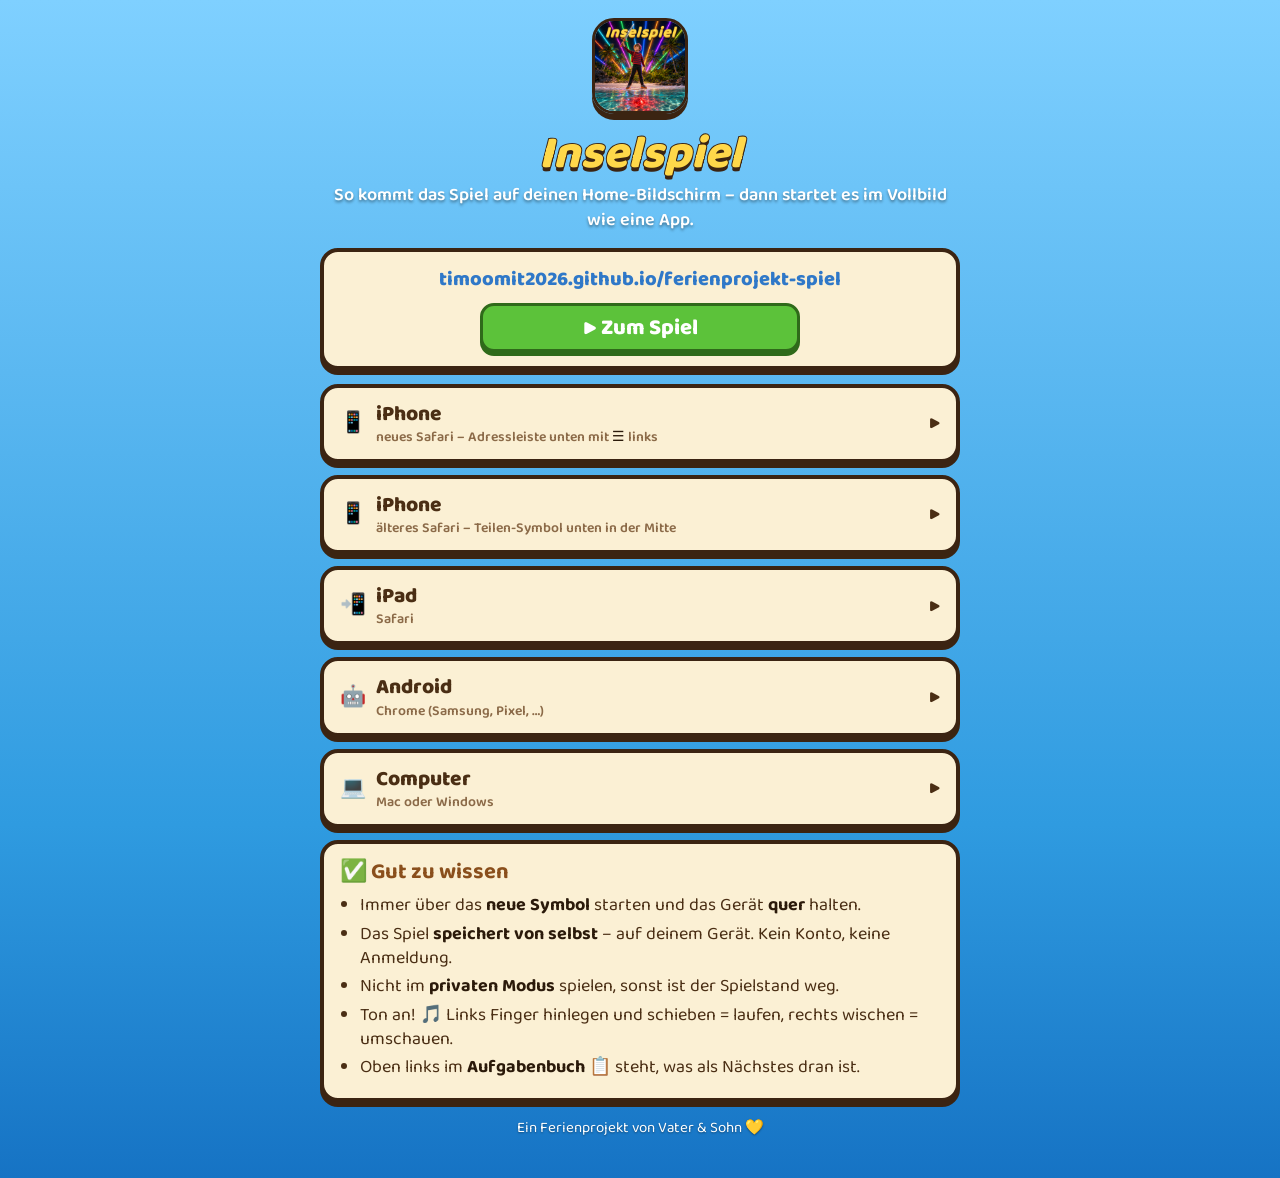
==== anleitung.html @ 172b2a15 "Bebilderte Anleitung: Spiel auf den Home-Bildschirm (iPhone neu/alt, iPad, Android, Computer) Co-Aut" ====
<!doctype html>
<html lang="de">
<head>
<meta charset="utf-8">
<meta name="viewport" content="width=device-width, initial-scale=1, viewport-fit=cover">
<title>Inselspiel – so startest du es</title>
<link rel="icon" href="icon.png?v=4">
<link rel="apple-touch-icon" href="icon.png?v=4">
<link rel="preconnect" href="https://fonts.googleapis.com">
<link href="https://fonts.googleapis.com/css2?family=Baloo+2:wght@500;600;700;800&display=swap" rel="stylesheet">
<style>
  /* Anleitung: So kommt das Inselspiel auf den Home-Bildschirm */
  :root { --holz: #a2622f; --holz-rand: #3b2412; --papier: #fbf0d4; --tinte: #4a2e14; --gelb: #ffd84a; --blau: #2f78c8; }
  * { box-sizing: border-box; }
  body {
    margin: 0; padding: 18px 16px 40px; min-height: 100vh;
    font-family: "Baloo 2", "Arial Rounded MT Bold", system-ui, sans-serif; color: var(--tinte); font-size: 18px; line-height: 1.35;
    background: linear-gradient(#7fd0ff, #2f9be0 70%, #1673c4);
  }
  .seite { max-width: 640px; margin: 0 auto; }
  header { text-align: center; color: #fff; }
  header img { width: 96px; height: 96px; border-radius: 22px; border: 3px solid var(--holz-rand); box-shadow: 0 6px 0 var(--holz-rand); }
  h1 {
    margin: 10px 0 0; font-size: 46px; font-weight: 800; line-height: 1; font-style: italic; color: var(--gelb);
    -webkit-text-stroke: 2px var(--holz-rand); paint-order: stroke fill; text-shadow: 0 4px 0 var(--holz-rand);
  }
  header p { margin: 6px 0 16px; font-weight: 600; text-shadow: 0 2px 3px rgba(0,0,0,.4); }
  .karte { background: var(--papier); border: 4px solid var(--holz-rand); border-radius: 18px; padding: 14px 16px; margin: 0 0 14px; box-shadow: 0 5px 0 var(--holz-rand); }
  .link { display: block; text-align: center; font-weight: 800; font-size: 20px; color: var(--blau); word-break: break-all; text-decoration: none; }
  .knopf { display: block; margin: 10px auto 0; max-width: 320px; text-align: center; background: #5cc23a; color: #fff; font-weight: 800; font-size: 22px;
           padding: 8px 18px 5px; border-radius: 14px; border: 3px solid #2f6a1a; box-shadow: 0 4px 0 #2f6a1a; text-decoration: none; }
  h2 { margin: 0 0 6px; font-size: 22px; color: #8a4f1c; }

  /* Geräte-Auswahl */
  details { background: var(--papier); border: 4px solid var(--holz-rand); border-radius: 18px; margin: 0 0 12px; box-shadow: 0 5px 0 var(--holz-rand); overflow: hidden; }
  summary { list-style: none; cursor: pointer; padding: 12px 16px; font-weight: 800; font-size: 21px; display: flex; align-items: center; gap: 10px; }
  summary::-webkit-details-marker { display: none; }
  summary .pfeil { margin-left: auto; transition: transform .2s; font-size: 18px; }
  details[open] summary .pfeil { transform: rotate(90deg); }
  summary small { display: block; font-size: 14px; font-weight: 600; color: #8b6a48; }
  .inhalt { padding: 0 16px 14px; }
  ol { margin: 0; padding-left: 0; list-style: none; counter-reset: s; }
  ol li { counter-increment: s; position: relative; padding: 6px 0 6px 42px; border-top: 2px dashed #e2c99b; }
  ol li:first-child { border-top: none; }
  ol li::before { content: counter(s); position: absolute; left: 0; top: 6px; width: 30px; height: 30px; border-radius: 50%;
                  background: var(--holz); color: #fff; font-weight: 800; display: grid; place-items: center; border: 2px solid var(--holz-rand); }
  .symbol { display: inline-grid; place-items: center; vertical-align: middle; width: 30px; height: 30px; border-radius: 8px;
            background: #fff; border: 2px solid #c9a57a; margin: 0 2px; }
  .symbol svg { width: 20px; height: 20px; }
  b { color: #2b1a0a; }
  .tipp { font-size: 16px; background: #fff7d6; border-radius: 10px; padding: 6px 10px; margin-top: 8px; }
  ul.gut { margin: 0; padding-left: 20px; }
  ul.gut li { margin: 4px 0; }
  footer { text-align: center; color: #fff; font-size: 15px; margin-top: 16px; text-shadow: 0 1px 2px rgba(0,0,0,.4); }
</style>
</head>
<body>
<div class="seite">

  <header>
    <img src="icon.png?v=4" alt="">
    <h1>Inselspiel</h1>
    <p>So kommt das Spiel auf deinen Home-Bildschirm – dann startet es im Vollbild wie eine App.</p>
  </header>

  <div class="karte">
    <a class="link" href="./">timoomit2026.github.io/ferienprojekt-spiel</a>
    <a class="knopf" href="./">▶ Zum Spiel</a>
  </div>

  <!-- iPhone, neues Safari -->
  <details>
    <summary>📱 <span>iPhone<small>neues Safari – Adressleiste unten mit <b>☰</b> links</small></span><span class="pfeil">▶</span></summary>
    <div class="inhalt">
      <ol>
        <li>Den Link in <b>Safari</b> öffnen.</li>
        <li>Unten in der Adressleiste <b>links</b> auf das Symbol mit den Strichen tippen
          <span class="symbol"><svg viewBox="0 0 20 20"><path d="M3 6h14M3 10h10M3 14h12" stroke="#333" stroke-width="2" stroke-linecap="round"/></svg></span>
          (manchmal sind es drei Punkte <b>•••</b> rechts).</li>
        <li>Auf <b>„Teilen“</b> tippen
          <span class="symbol"><svg viewBox="0 0 20 20"><path d="M10 2v11M6 6l4-4 4 4M5 9H4v9h12V9h-1" fill="none" stroke="#1a73e8" stroke-width="2" stroke-linecap="round" stroke-linejoin="round"/></svg></span>.
          Steht es nicht da: erst auf <b>„Mehr“</b>.</li>
        <li>Nach unten wischen → <b>„Zum Home-Bildschirm“</b>.</li>
        <li><b>„Als Web-App öffnen“</b> eingeschaltet lassen → <b>„Hinzufügen“</b>.</li>
      </ol>
    </div>
  </details>

  <!-- iPhone, älteres Safari -->
  <details>
    <summary>📱 <span>iPhone<small>älteres Safari – Teilen-Symbol unten in der Mitte</small></span><span class="pfeil">▶</span></summary>
    <div class="inhalt">
      <ol>
        <li>Den Link in <b>Safari</b> öffnen.</li>
        <li>Unten in der Mitte auf das <b>Teilen-Symbol</b> tippen
          <span class="symbol"><svg viewBox="0 0 20 20"><path d="M10 2v11M6 6l4-4 4 4M5 9H4v9h12V9h-1" fill="none" stroke="#1a73e8" stroke-width="2" stroke-linecap="round" stroke-linejoin="round"/></svg></span>
          (Viereck mit Pfeil nach oben).</li>
        <li>Nach unten wischen → <b>„Zum Home-Bildschirm“</b>.</li>
        <li>Oben rechts auf <b>„Hinzufügen“</b>.</li>
      </ol>
    </div>
  </details>

  <!-- iPad -->
  <details>
    <summary>📲 <span>iPad<small>Safari</small></span><span class="pfeil">▶</span></summary>
    <div class="inhalt">
      <ol>
        <li>Den Link in <b>Safari</b> öffnen.</li>
        <li><b>Oben rechts</b> neben der Adresse auf das <b>Teilen-Symbol</b>
          <span class="symbol"><svg viewBox="0 0 20 20"><path d="M10 2v11M6 6l4-4 4 4M5 9H4v9h12V9h-1" fill="none" stroke="#1a73e8" stroke-width="2" stroke-linecap="round" stroke-linejoin="round"/></svg></span>
          tippen. Nicht da? Dann auf <b>•••</b> oder <b>☰</b> neben der Adresse und dort auf <b>„Teilen“</b>.</li>
        <li>Nach unten wischen → <b>„Zum Home-Bildschirm“</b>.</li>
        <li><b>„Hinzufügen“</b> antippen.</li>
      </ol>
    </div>
  </details>

  <!-- Android -->
  <details>
    <summary>🤖 <span>Android<small>Chrome (Samsung, Pixel, …)</small></span><span class="pfeil">▶</span></summary>
    <div class="inhalt">
      <ol>
        <li>Den Link in <b>Chrome</b> öffnen.</li>
        <li>Oben rechts auf die <b>drei Punkte ⋮</b> tippen.</li>
        <li><b>„Zum Startbildschirm hinzufügen“</b> wählen (manchmal heißt es <b>„App installieren“</b>).</li>
        <li><b>„Hinzufügen“</b> / <b>„Installieren“</b> bestätigen.</li>
      </ol>
      <div class="tipp">Samsung-Internet: unten rechts auf <b>☰</b> → <b>„Seite hinzufügen zu“</b> → <b>„Startbildschirm“</b>.</div>
    </div>
  </details>

  <!-- Computer -->
  <details>
    <summary>💻 <span>Computer<small>Mac oder Windows</small></span><span class="pfeil">▶</span></summary>
    <div class="inhalt">
      <p style="margin:0 0 6px">Einfach den Link im Browser öffnen – fertig.</p>
      <ul class="gut">
        <li>Laufen: <b>W A S D</b> oder <b>Pfeiltasten</b></li>
        <li>Umschauen: <b>Maus gedrückt ziehen</b></li>
        <li>Springen: <b>Leertaste</b> · Aktion: <b>E</b> · Rucksack: <b>R</b></li>
      </ul>
    </div>
  </details>

  <div class="karte">
    <h2>✅ Gut zu wissen</h2>
    <ul class="gut">
      <li>Immer über das <b>neue Symbol</b> starten und das Gerät <b>quer</b> halten.</li>
      <li>Das Spiel <b>speichert von selbst</b> – auf deinem Gerät. Kein Konto, keine Anmeldung.</li>
      <li>Nicht im <b>privaten Modus</b> spielen, sonst ist der Spielstand weg.</li>
      <li>Ton an! 🎵 Links Finger hinlegen und schieben = laufen, rechts wischen = umschauen.</li>
      <li>Oben links im <b>Aufgabenbuch 📋</b> steht, was als Nächstes dran ist.</li>
    </ul>
  </div>

  <footer>Ein Ferienprojekt von Vater &amp; Sohn 💛</footer>
</div>
</body>
</html>
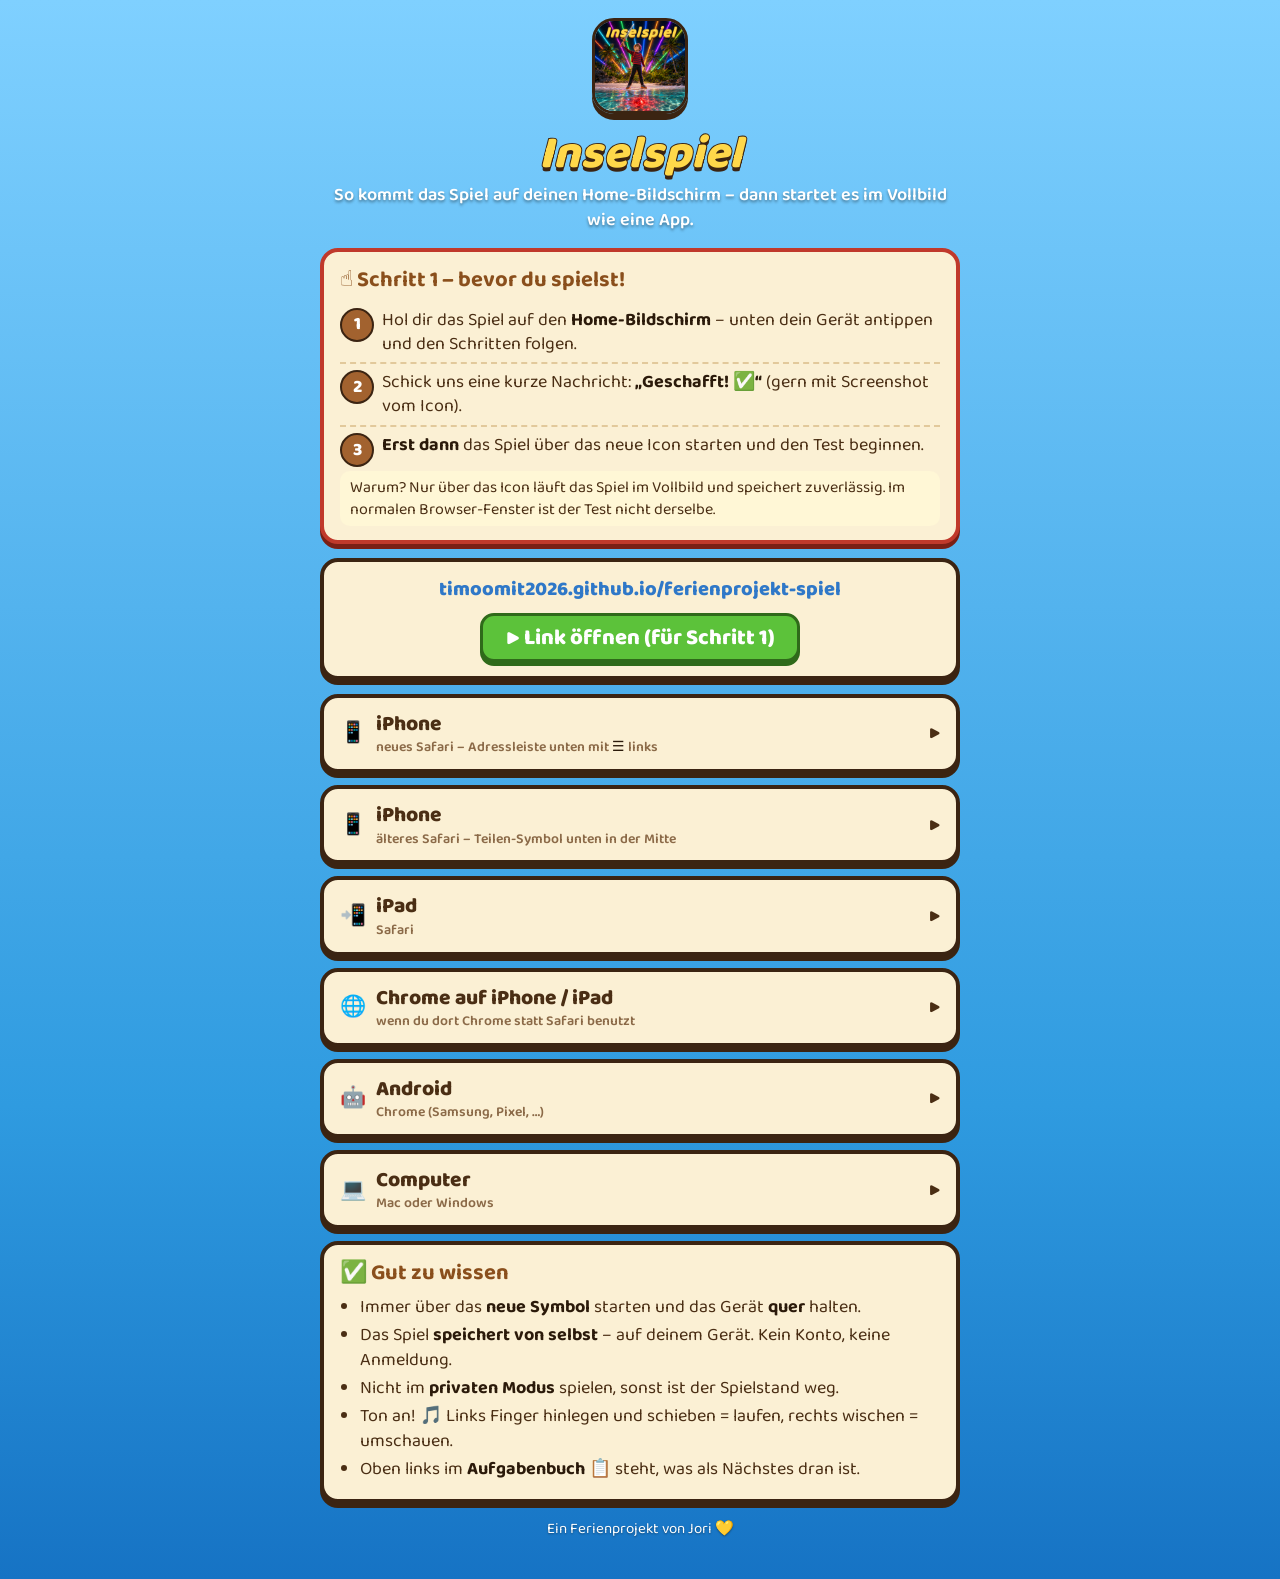
==== commit d7dc03ae: "„Ein Ferienprojekt von Jori“; Anleitung: Schritt 1 zuerst, Chrome auf iPhone/iPad; Nachricht an Test" ====
--- a/anleitung.html
+++ b/anleitung.html
@@ -26,6 +26,7 @@
   }
   header p { margin: 6px 0 16px; font-weight: 600; text-shadow: 0 2px 3px rgba(0,0,0,.4); }
   .karte { background: var(--papier); border: 4px solid var(--holz-rand); border-radius: 18px; padding: 14px 16px; margin: 0 0 14px; box-shadow: 0 5px 0 var(--holz-rand); }
+.karte.schritt1 { border-color: #c0392b; box-shadow: 0 5px 0 #7a1f15; }
   .link { display: block; text-align: center; font-weight: 800; font-size: 20px; color: var(--blau); word-break: break-all; text-decoration: none; }
   .knopf { display: block; margin: 10px auto 0; max-width: 320px; text-align: center; background: #5cc23a; color: #fff; font-weight: 800; font-size: 22px;
            padding: 8px 18px 5px; border-radius: 14px; border: 3px solid #2f6a1a; box-shadow: 0 4px 0 #2f6a1a; text-decoration: none; }
@@ -63,9 +64,19 @@
     <p>So kommt das Spiel auf deinen Home-Bildschirm – dann startet es im Vollbild wie eine App.</p>
   </header>
 
+  <div class="karte schritt1">
+    <h2>☝️ Schritt 1 – bevor du spielst!</h2>
+    <ol>
+      <li>Hol dir das Spiel auf den <b>Home-Bildschirm</b> – unten dein Gerät antippen und den Schritten folgen.</li>
+      <li>Schick uns eine kurze Nachricht: <b>„Geschafft! ✅“</b> (gern mit Screenshot vom Icon).</li>
+      <li><b>Erst dann</b> das Spiel über das neue Icon starten und den Test beginnen.</li>
+    </ol>
+    <div class="tipp">Warum? Nur über das Icon läuft das Spiel im Vollbild und speichert zuverlässig. Im normalen Browser-Fenster ist der Test nicht derselbe.</div>
+  </div>
+
   <div class="karte">
     <a class="link" href="./">timoomit2026.github.io/ferienprojekt-spiel</a>
-    <a class="knopf" href="./">▶ Zum Spiel</a>
+    <a class="knopf" href="./">▶ Link öffnen (für Schritt 1)</a>
   </div>
 
   <!-- iPhone, neues Safari -->
@@ -116,6 +127,22 @@
     </div>
   </details>
 
+  <!-- Chrome auf iPhone/iPad -->
+  <details>
+    <summary>🌐 <span>Chrome auf iPhone / iPad<small>wenn du dort Chrome statt Safari benutzt</small></span><span class="pfeil">▶</span></summary>
+    <div class="inhalt">
+      <ol>
+        <li>Den Link in <b>Chrome</b> öffnen.</li>
+        <li><b>Nicht</b> die drei Punkte <b>•••</b> – sondern das <b>Teilen-Symbol</b>
+          <span class="symbol"><svg viewBox="0 0 20 20"><path d="M10 2v11M6 6l4-4 4 4M5 9H4v9h12V9h-1" fill="none" stroke="#1a73e8" stroke-width="2" stroke-linecap="round" stroke-linejoin="round"/></svg></span>
+          <b>rechts in der Adressleiste</b> antippen (iPhone: manchmal unten).</li>
+        <li>Nach unten wischen → <b>„Zum Home-Bildschirm“</b>.</li>
+        <li><b>„Hinzufügen“</b> antippen.</li>
+      </ol>
+      <div class="tipp">Kein „Zum Home-Bildschirm“ in der Liste? Ganz unten auf <b>„Aktionen bearbeiten …“</b> und es mit dem grünen Plus dazuholen – oder den Link einfach in <b>Safari</b> öffnen.</div>
+    </div>
+  </details>
+
   <!-- Android -->
   <details>
     <summary>🤖 <span>Android<small>Chrome (Samsung, Pixel, …)</small></span><span class="pfeil">▶</span></summary>
@@ -154,7 +181,7 @@
     </ul>
   </div>
 
-  <footer>Ein Ferienprojekt von Vater &amp; Sohn 💛</footer>
+  <footer>Ein Ferienprojekt von Jori 💛</footer>
 </div>
 </body>
 </html>
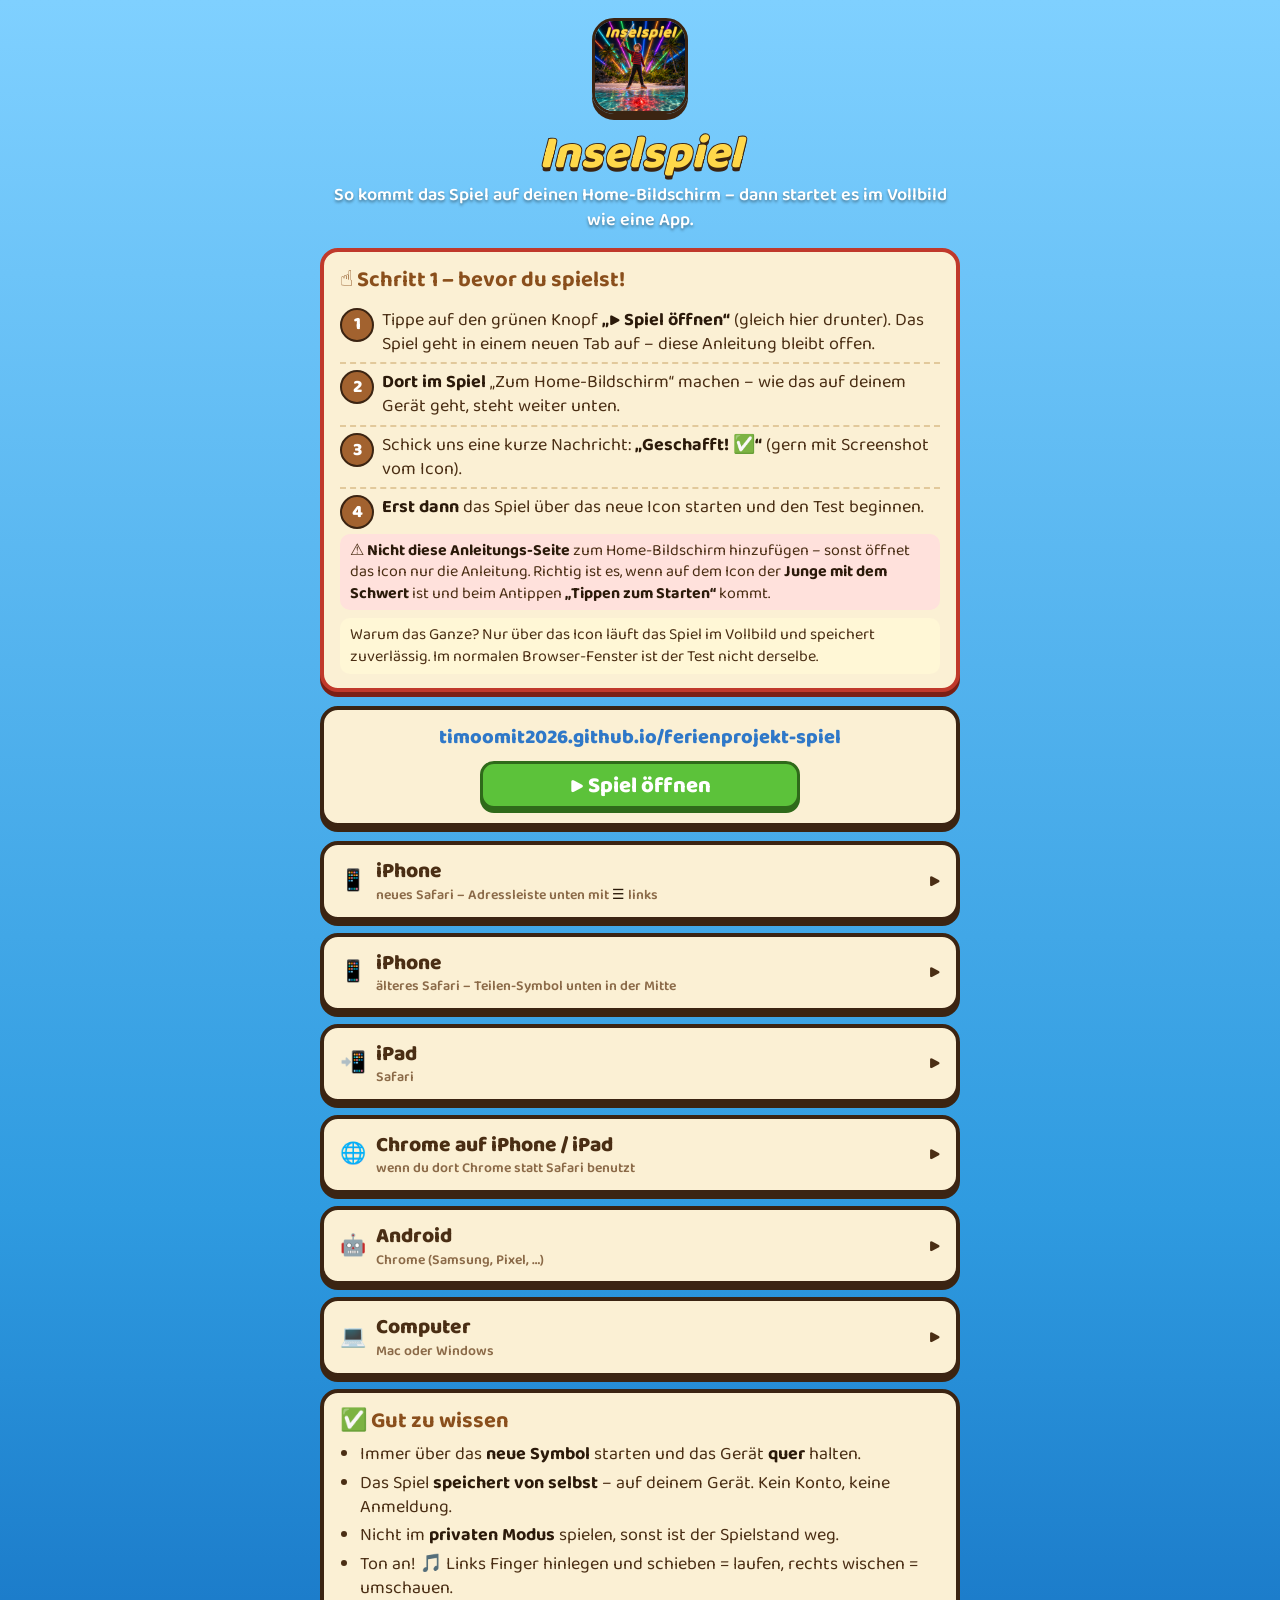
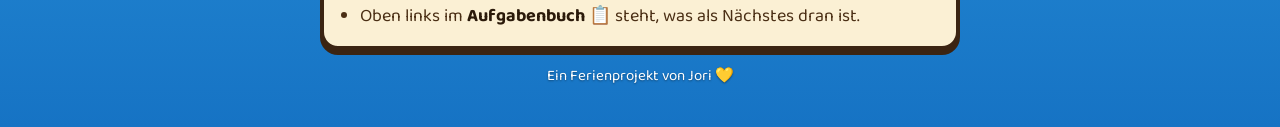
==== commit 5dcfee4b: "Anleitung: Spiel in neuem Tab öffnen, Warnung gegen Hinzufügen der Anleitung Co-Authored-By: Claude " ====
--- a/anleitung.html
+++ b/anleitung.html
@@ -5,7 +5,6 @@
 <meta name="viewport" content="width=device-width, initial-scale=1, viewport-fit=cover">
 <title>Inselspiel – so startest du es</title>
 <link rel="icon" href="icon.png?v=4">
-<link rel="apple-touch-icon" href="icon.png?v=4">
 <link rel="preconnect" href="https://fonts.googleapis.com">
 <link href="https://fonts.googleapis.com/css2?family=Baloo+2:wght@500;600;700;800&display=swap" rel="stylesheet">
 <style>
@@ -26,6 +25,7 @@
   }
   header p { margin: 6px 0 16px; font-weight: 600; text-shadow: 0 2px 3px rgba(0,0,0,.4); }
   .karte { background: var(--papier); border: 4px solid var(--holz-rand); border-radius: 18px; padding: 14px 16px; margin: 0 0 14px; box-shadow: 0 5px 0 var(--holz-rand); }
+.tipp.warnung { background: #ffe1dc; }
 .karte.schritt1 { border-color: #c0392b; box-shadow: 0 5px 0 #7a1f15; }
   .link { display: block; text-align: center; font-weight: 800; font-size: 20px; color: var(--blau); word-break: break-all; text-decoration: none; }
   .knopf { display: block; margin: 10px auto 0; max-width: 320px; text-align: center; background: #5cc23a; color: #fff; font-weight: 800; font-size: 22px;
@@ -67,16 +67,18 @@
   <div class="karte schritt1">
     <h2>☝️ Schritt 1 – bevor du spielst!</h2>
     <ol>
-      <li>Hol dir das Spiel auf den <b>Home-Bildschirm</b> – unten dein Gerät antippen und den Schritten folgen.</li>
+      <li>Tippe auf den grünen Knopf <b>„▶ Spiel öffnen“</b> (gleich hier drunter). Das Spiel geht in einem neuen Tab auf – diese Anleitung bleibt offen.</li>
+      <li><b>Dort im Spiel</b> „Zum Home-Bildschirm“ machen – wie das auf deinem Gerät geht, steht weiter unten.</li>
       <li>Schick uns eine kurze Nachricht: <b>„Geschafft! ✅“</b> (gern mit Screenshot vom Icon).</li>
       <li><b>Erst dann</b> das Spiel über das neue Icon starten und den Test beginnen.</li>
     </ol>
-    <div class="tipp">Warum? Nur über das Icon läuft das Spiel im Vollbild und speichert zuverlässig. Im normalen Browser-Fenster ist der Test nicht derselbe.</div>
+    <div class="tipp warnung">⚠️ <b>Nicht diese Anleitungs-Seite</b> zum Home-Bildschirm hinzufügen – sonst öffnet das Icon nur die Anleitung. Richtig ist es, wenn auf dem Icon der <b>Junge mit dem Schwert</b> ist und beim Antippen <b>„Tippen zum Starten“</b> kommt.</div>
+    <div class="tipp">Warum das Ganze? Nur über das Icon läuft das Spiel im Vollbild und speichert zuverlässig. Im normalen Browser-Fenster ist der Test nicht derselbe.</div>
   </div>
 
   <div class="karte">
     <a class="link" href="./">timoomit2026.github.io/ferienprojekt-spiel</a>
-    <a class="knopf" href="./">▶ Link öffnen (für Schritt 1)</a>
+    <a class="knopf" href="./" target="_blank" rel="noopener">▶ Spiel öffnen</a>
   </div>
 
   <!-- iPhone, neues Safari -->
